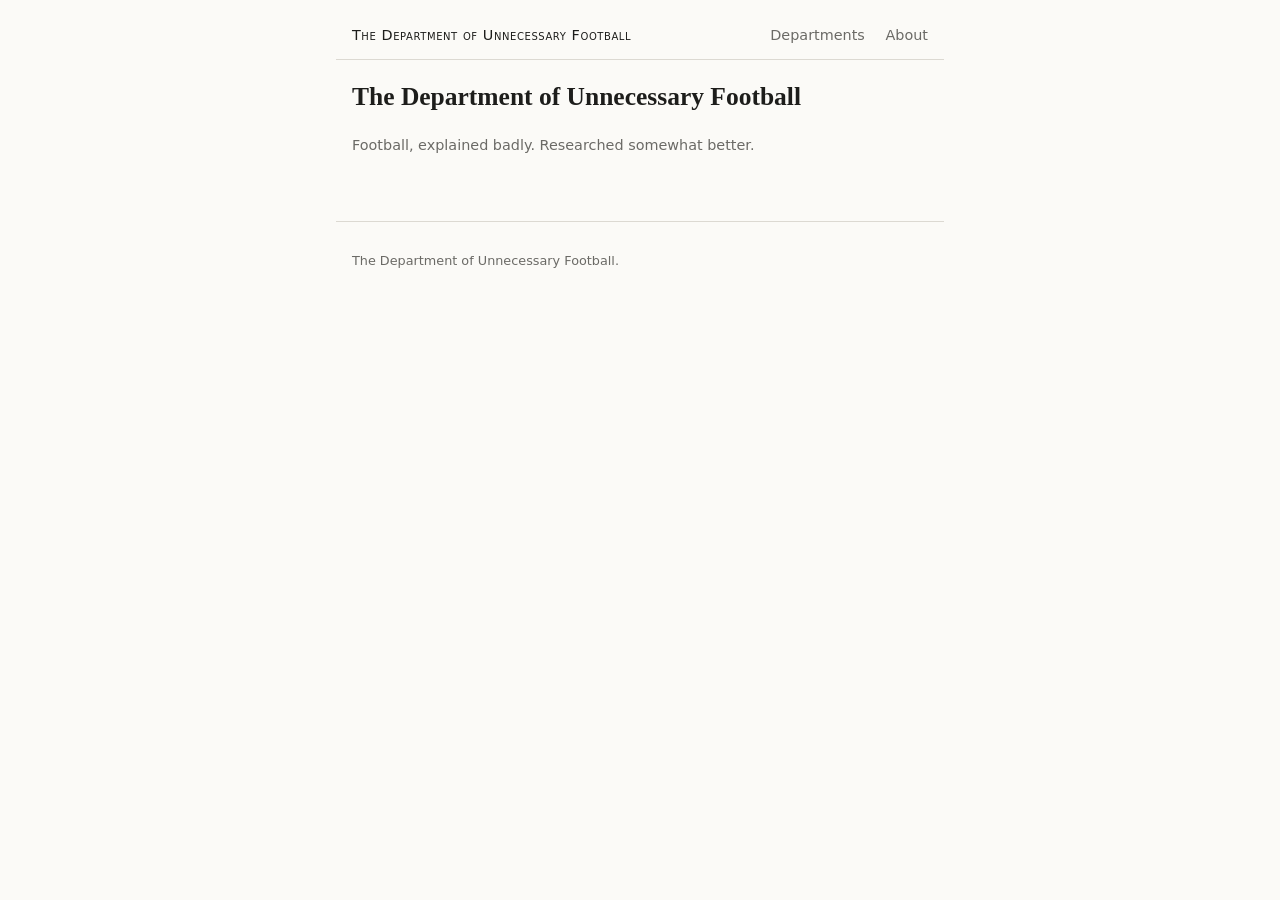
==== index.html @ 688a3efd "Deploy site from DUF 47ae489-dirty" ====
<!doctype html><html lang=en-gb><head><meta name=generator content="Hugo 0.152.2"><meta charset=utf-8><meta name=viewport content="width=device-width,initial-scale=1"><meta name=robots content="noindex, nofollow"><title>The Department of Unnecessary Football</title><meta name=description content="Football, explained badly. Researched somewhat better."><link rel=stylesheet href=/css/main.min.3b9e4ef9982d3ee2d5edb3277fdf78609b70442abc9c2088781825db5822d6a0.css integrity="sha256-O55O+ZgtPuLV7bMnf994YJtwRCq8nCCIeBgl21gi1qA="></head><body><header class=masthead><a class=masthead-title href=/>The Department of Unnecessary Football</a><nav><a href=/departments/>Departments</a> <a href=/about/>About</a></nav></header><main><section class=intro><h1>The Department of Unnecessary Football</h1><p class=tagline>Football, explained badly. Researched somewhat better.</p></section></main><footer class=colophon><p>The Department of Unnecessary Football.</p></footer></body></html>
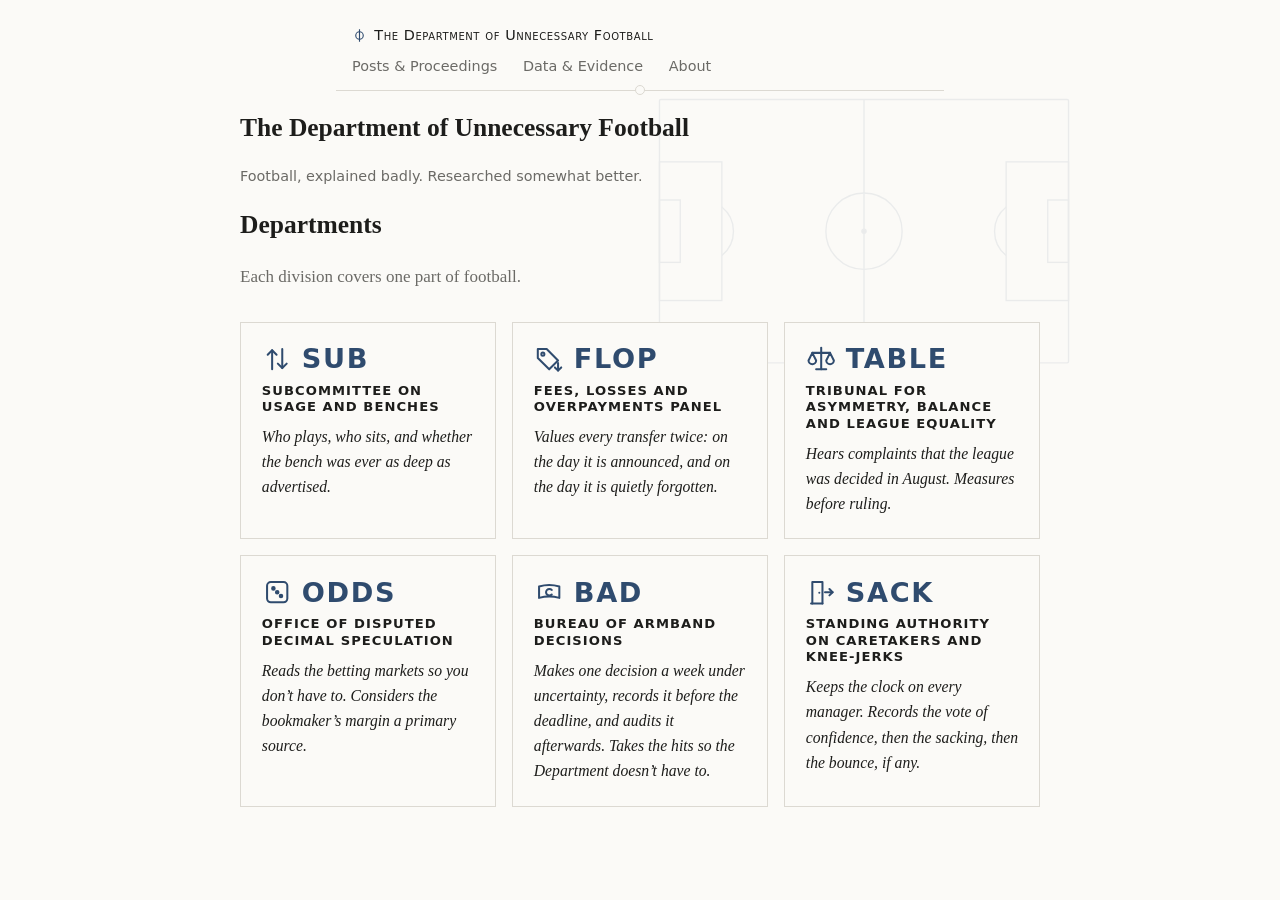
==== commit 3d2a0f74: "Deploy site from DUF 4db2bcf" ====
--- a/index.html
+++ b/index.html
@@ -1 +1,7 @@
-<!doctype html><html lang=en-gb><head><meta name=generator content="Hugo 0.152.2"><meta charset=utf-8><meta name=viewport content="width=device-width,initial-scale=1"><meta name=robots content="noindex, nofollow"><title>The Department of Unnecessary Football</title><meta name=description content="Football, explained badly. Researched somewhat better."><link rel=stylesheet href=/css/main.min.3b9e4ef9982d3ee2d5edb3277fdf78609b70442abc9c2088781825db5822d6a0.css integrity="sha256-O55O+ZgtPuLV7bMnf994YJtwRCq8nCCIeBgl21gi1qA="></head><body><header class=masthead><a class=masthead-title href=/>The Department of Unnecessary Football</a><nav><a href=/departments/>Departments</a> <a href=/about/>About</a></nav></header><main><section class=intro><h1>The Department of Unnecessary Football</h1><p class=tagline>Football, explained badly. Researched somewhat better.</p></section></main><footer class=colophon><p>The Department of Unnecessary Football.</p></footer></body></html>+<!doctype html><html lang=en-gb><head><meta name=generator content="Hugo 0.152.2"><meta charset=utf-8><meta name=viewport content="width=device-width,initial-scale=1"><title>The Department of Unnecessary Football</title><meta name=description content="Football, explained badly. Researched somewhat better."><link rel=canonical href=https://dept-unnecessary-football.github.io/><meta property="og:site_name" content="The Department of Unnecessary Football"><meta property="og:title" content="The Department of Unnecessary Football"><meta property="og:description" content="Football, explained badly. Researched somewhat better."><meta property="og:url" content="https://dept-unnecessary-football.github.io/"><meta property="og:type" content="website"><meta name=twitter:card content="summary"><meta name=twitter:title content="The Department of Unnecessary Football"><meta name=twitter:description content="Football, explained badly. Researched somewhat better."><link rel=icon href=/favicon.svg type=image/svg+xml><link rel=stylesheet href=/css/main.min.16d58b3d87b1dffe2d33594a304130c77d6d2445d5fed79a4c9a8b75bdbd0962.css integrity="sha256-FtWLPYex3/4tM1lKMEEwx31tJEXV/teaTJqLdb29CWI="></head><body><header class=masthead><a class=masthead-title href=/>The Department of Unnecessary Football</a><nav><a href=/blog/>Posts & Proceedings</a> <a href=/data/>Data & Evidence</a> <span class=nav-drop><a href=/ aria-haspopup=true>About</a><span class=drop role=menu><a role=menuitem href=/#departments>Departments</a></span></span></nav></header><main><section class=intro><div class=pitch-art aria-hidden=true><svg viewBox="0 0 600 390" fill="none" stroke="currentColor" stroke-width="2"><rect x="5" y="5" width="590" height="380" rx="2"/><path d="M3e2 5v380"/><circle cx="300" cy="195" r="55"/><circle cx="300" cy="195" r="3" fill="currentColor"/><rect x="5" y="95" width="90" height="200"/><rect x="5" y="150" width="30" height="90"/><rect x="505" y="95" width="90" height="200"/><rect x="565" y="150" width="30" height="90"/><path d="M95 160a45 45 0 010 70"/><path d="M505 160a45 45 0 000 70"/></svg></div><h1>The Department of Unnecessary Football</h1><p class=tagline>Football, explained badly. Researched somewhat better.</p></section><section id=departments><h2>Departments</h2><div class=lede><p>Each division covers one part of football.</p></div><ol class=directory><li id=sub><div class=dept-head><span class=dept-icon aria-hidden=true><svg viewBox="0 0 24 24" fill="none" stroke="currentColor" stroke-width="1.6" stroke-linecap="round" stroke-linejoin="round"><path d="M8 20V5"/><path d="M4.5 8.5 8 5l3.5 3.5"/><path d="M16 4v15"/><path d="M12.5 15.5 16 19l3.5-3.5"/></svg>
+</span><span class=dept-mark>SUB</span></div><h3 class=dept-name>Subcommittee on Usage and Benches</h3><p class=dept-remit>Who plays, who sits, and whether the bench was ever as deep as advertised.</p></li><li id=flop><div class=dept-head><span class=dept-icon aria-hidden=true><svg viewBox="0 0 24 24" fill="none" stroke="currentColor" stroke-width="1.6" stroke-linecap="round" stroke-linejoin="round"><path d="M3 11V4h7l9 9-7 7-9-9z"/><circle cx="7" cy="8" r="1.2"/><path d="M19 15v6"/><path d="M16.5 18.5 19 21l2.5-2.5"/></svg>
+</span><span class=dept-mark>FLOP</span></div><h3 class=dept-name>Fees, Losses and Overpayments Panel</h3><p class=dept-remit>Values every transfer twice: on the day it is announced, and on the day it is quietly forgotten.</p></li><li id=table><div class=dept-head><span class=dept-icon aria-hidden=true><svg viewBox="0 0 24 24" fill="none" stroke="currentColor" stroke-width="1.6" stroke-linecap="round" stroke-linejoin="round"><path d="M12 3v17"/><path d="M8 20h8"/><path d="M5 7h14"/><path d="M5 7l-3 6a3 3 0 006 0z"/><path d="M19 7l-3 6a3 3 0 006 0z"/></svg>
+</span><span class=dept-mark>TABLE</span></div><h3 class=dept-name>Tribunal for Asymmetry, Balance and League Equality</h3><p class=dept-remit>Hears complaints that the league was decided in August. Measures before ruling.</p></li><li id=odds><div class=dept-head><span class=dept-icon aria-hidden=true><svg viewBox="0 0 24 24" fill="none" stroke="currentColor" stroke-width="1.6" stroke-linecap="round" stroke-linejoin="round"><rect x="4" y="4" width="16" height="16" rx="3"/><circle cx="9" cy="9" r="1" fill="currentColor"/><circle cx="15" cy="15" r="1" fill="currentColor"/><circle cx="12" cy="12" r="1" fill="currentColor"/></svg>
+</span><span class=dept-mark>ODDS</span></div><h3 class=dept-name>Office of Disputed Decimal Speculation</h3><p class=dept-remit>Reads the betting markets so you don&rsquo;t have to. Considers the bookmaker&rsquo;s margin a primary source.</p></li><li id=bad><div class=dept-head><span class=dept-icon aria-hidden=true><svg viewBox="0 0 24 24" fill="none" stroke="currentColor" stroke-width="1.6" stroke-linecap="round" stroke-linejoin="round"><path d="M4 7.5C9 6 15 6 20 7.5v9C15 15 9 15 4 16.5z"/><path d="M14 10.2a2.6 2.6.0 100 3.6"/></svg>
+</span><span class=dept-mark>BAD</span></div><h3 class=dept-name>Bureau of Armband Decisions</h3><p class=dept-remit>Makes one decision a week under uncertainty, records it before the deadline, and audits it afterwards. Takes the hits so the Department doesn&rsquo;t have to.</p></li><li id=sack><div class=dept-head><span class=dept-icon aria-hidden=true><svg viewBox="0 0 24 24" fill="none" stroke="currentColor" stroke-width="1.6" stroke-linecap="round" stroke-linejoin="round"><path d="M4 21h9"/><path d="M5 21V4h8v17"/><path d="M10.5 12.5h.01"/><path d="M15 12h6"/><path d="M18.5 9.5 21 12l-2.5 2.5"/></svg>
+</span><span class=dept-mark>SACK</span></div><h3 class=dept-name>Standing Authority on Caretakers and Knee-jerks</h3><p class=dept-remit>Keeps the clock on every manager. Records the vote of confidence, then the sacking, then the bounce, if any.</p></li></ol></section></main></body></html>
